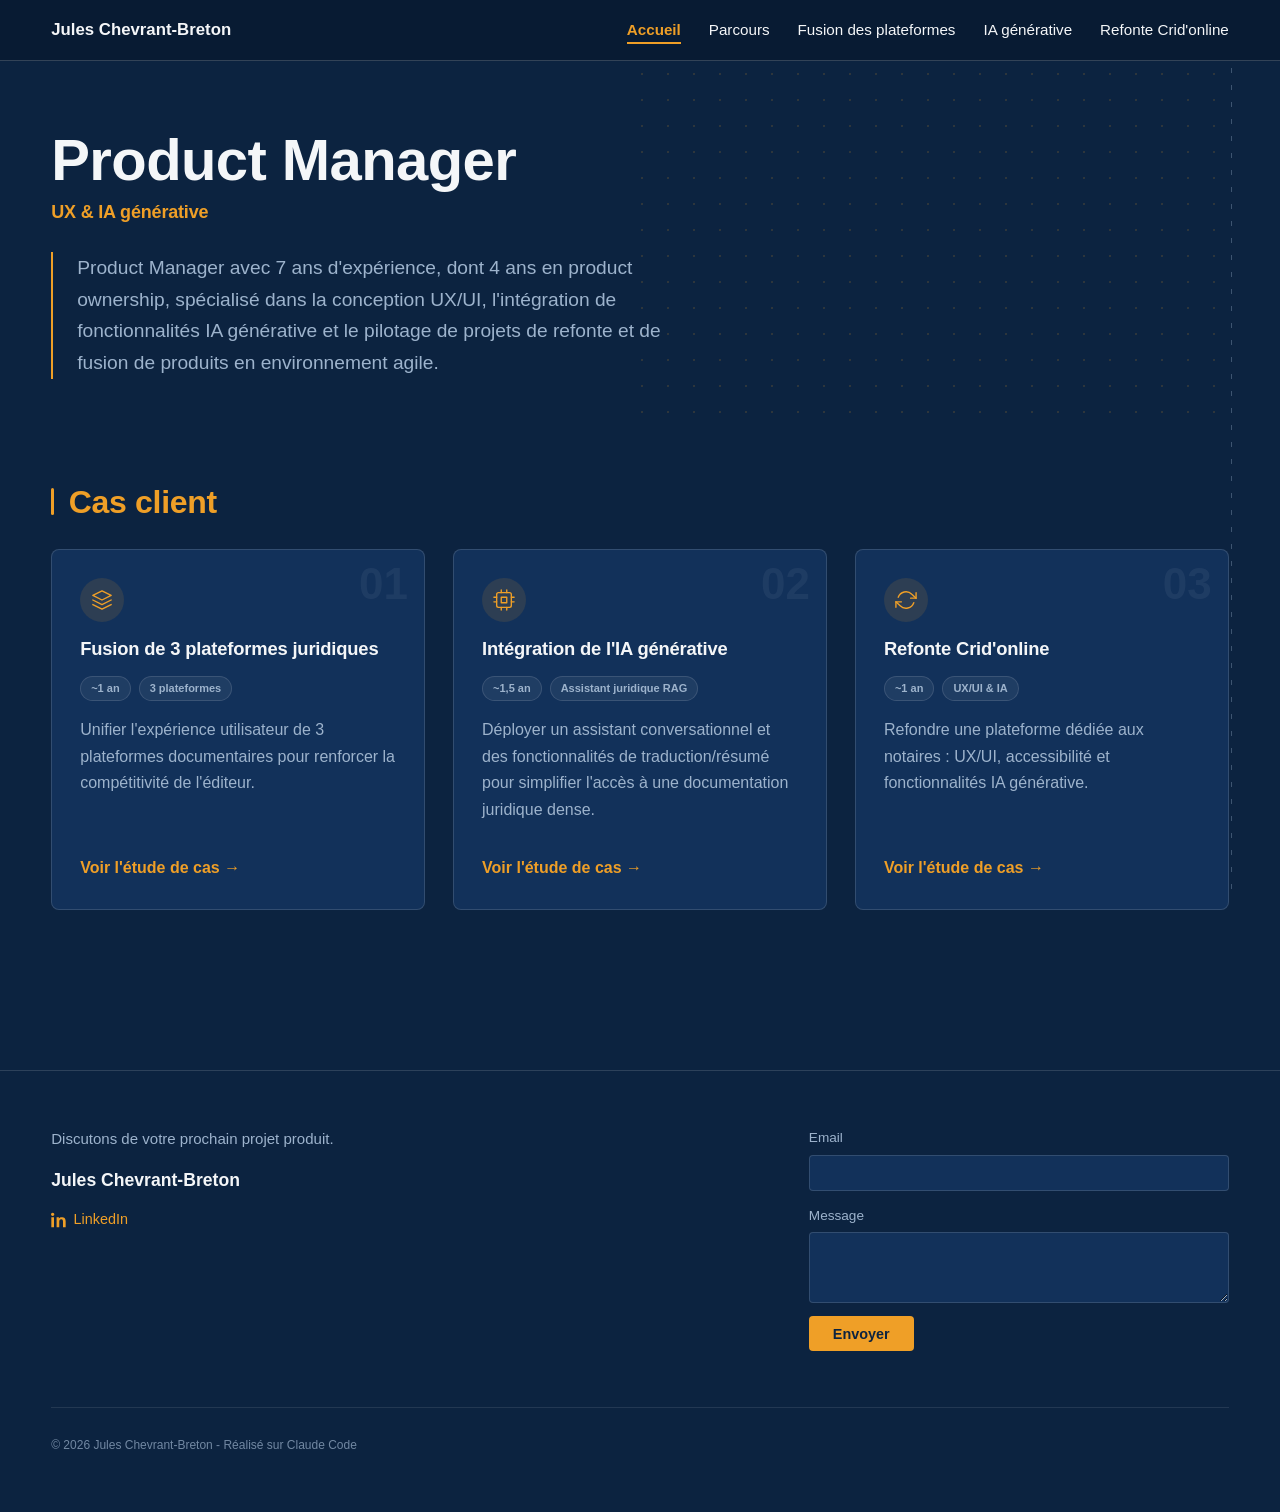
==== index.html @ 5e61854e "Accueil : hiérarchie des titres, chips, règle pointillée, footer - Hero : « Product Manager » en h2 " ====
<!DOCTYPE html>
<html lang="fr">
<head>
  <meta charset="UTF-8" />
  <meta name="viewport" content="width=device-width, initial-scale=1.0" />
  <title>Jules Chevrant-Breton — Product Manager</title>
  <meta
    name="description"
    content="Portfolio de Jules Chevrant-Breton, Product Manager spécialisé en plateformes documentaires juridiques B2B, UX/UI et IA générative."
  />
  <link rel="stylesheet" href="css/style.css" />
</head>
<body>
  <div class="page-rule" aria-hidden="true"></div>
  <header class="site-header">
    <nav class="nav">
      <h1 class="nav-heading"><a class="nav-brand" href="index.html">Jules Chevrant-Breton</a></h1>
      <button class="nav-toggle" aria-expanded="false" aria-controls="nav-list" aria-label="Ouvrir le menu">
        <span class="nav-toggle-bar"></span>
        <span class="nav-toggle-bar"></span>
        <span class="nav-toggle-bar"></span>
      </button>
      <ul class="nav-list" id="nav-list">
        <li><a href="index.html" aria-current="page">Accueil</a></li>
        <li><a href="parcours.html">Parcours</a></li>
        <li><a href="projet-fusion.html">Fusion des plateformes</a></li>
        <li><a href="projet-ia.html">IA générative</a></li>
        <li><a href="projet-cridon.html">Refonte Crid'online</a></li>
      </ul>
    </nav>
  </header>

  <main class="container">
    <section class="hero">
      <div class="hero-dots" aria-hidden="true"></div>
      <div class="pitch">
        <h2 class="hero-title">Product Manager</h2>
        <h3 class="hero-subtitle">UX &amp; IA générative</h3>
        <p class="pitch-quote">
          Product Manager avec 7 ans d'expérience, dont 4 ans en product
          ownership, spécialisé dans la conception UX/UI, l'intégration de
          fonctionnalités IA générative et le pilotage de projets de refonte
          et de fusion de produits en environnement agile.
        </p>
      </div>
    </section>

    <section class="case-studies-section">
      <h3 class="section-title">Cas client</h3>
      <div class="case-studies">
        <article class="case-card">
          <span class="case-number" aria-hidden="true">01</span>
          <div class="case-icon" aria-hidden="true">
            <svg viewBox="0 0 24 24">
              <polygon points="12 2 2 7 12 12 22 7 12 2"></polygon>
              <polyline points="2 17 12 22 22 17"></polyline>
              <polyline points="2 12 12 17 22 12"></polyline>
            </svg>
          </div>
          <p class="case-title">Fusion de 3 plateformes juridiques</p>
          <ul class="case-chips">
            <li>~1 an</li>
            <li>3 plateformes</li>
          </ul>
          <p>
            Unifier l'expérience utilisateur de 3 plateformes documentaires
            pour renforcer la compétitivité de l'éditeur.
          </p>
          <a class="case-link" href="projet-fusion.html">Voir l'étude de cas →</a>
        </article>

        <article class="case-card">
          <span class="case-number" aria-hidden="true">02</span>
          <div class="case-icon" aria-hidden="true">
            <svg viewBox="0 0 24 24">
              <rect x="4" y="4" width="16" height="16" rx="2"></rect>
              <rect x="9" y="9" width="6" height="6"></rect>
              <line x1="9" y1="1" x2="9" y2="4"></line>
              <line x1="15" y1="1" x2="15" y2="4"></line>
              <line x1="9" y1="20" x2="9" y2="23"></line>
              <line x1="15" y1="20" x2="15" y2="23"></line>
              <line x1="20" y1="9" x2="23" y2="9"></line>
              <line x1="20" y1="14" x2="23" y2="14"></line>
              <line x1="1" y1="9" x2="4" y2="9"></line>
              <line x1="1" y1="14" x2="4" y2="14"></line>
            </svg>
          </div>
          <p class="case-title">Intégration de l'IA générative</p>
          <ul class="case-chips">
            <li>~1,5 an</li>
            <li>Assistant juridique RAG</li>
          </ul>
          <p>
            Déployer un assistant conversationnel et des fonctionnalités de
            traduction/résumé pour simplifier l'accès à une documentation
            juridique dense.
          </p>
          <a class="case-link" href="projet-ia.html">Voir l'étude de cas →</a>
        </article>

        <article class="case-card">
          <span class="case-number" aria-hidden="true">03</span>
          <div class="case-icon" aria-hidden="true">
            <svg viewBox="0 0 24 24">
              <polyline points="23 4 23 10 17 10"></polyline>
              <polyline points="1 20 1 14 7 14"></polyline>
              <path d="M3.51 9a9 9 0 0 1 14.85-3.36L23 10M1 14l4.64 4.36A9 9 0 0 0 20.49 15"></path>
            </svg>
          </div>
          <p class="case-title">Refonte Crid'online</p>
          <ul class="case-chips">
            <li>~1 an</li>
            <li>UX/UI &amp; IA</li>
          </ul>
          <p>
            Refondre une plateforme dédiée aux notaires : UX/UI,
            accessibilité et fonctionnalités IA générative.
          </p>
          <a class="case-link" href="projet-cridon.html">Voir l'étude de cas →</a>
        </article>
      </div>
    </section>
  </main>

  <footer class="site-footer">
    <div class="container">
      <div class="footer-content">
        <div class="footer-about">
          <p class="footer-tagline">Discutons de votre prochain projet produit.</p>
          <span class="footer-brand">Jules Chevrant-Breton</span>
          <a class="footer-linkedin" href="https://linkedin.com/in/juleschevrant-breton" target="_blank" rel="noopener">
            <svg viewBox="0 0 24 24" aria-hidden="true"><path d="M4.98 3.5C4.98 4.88 3.87 6 2.5 6S0 4.88 0 3.5 1.12 1 2.5 1s2.48 1.12 2.48 2.5zM.5 8h4v15h-4V8zm7.5 0h3.83v2.05h.05c.53-1 1.85-2.05 3.81-2.05C20.6 8 22 10.24 22 14.36V23h-4v-7.83c0-1.87-.03-4.27-2.6-4.27-2.6 0-3 2.03-3 4.13V23h-4V8z"></path></svg>
            LinkedIn
          </a>
        </div>
        <form class="contact-form" action="https://formspree.io/f/xkjgjrve" method="POST">
          <div class="form-row">
            <label for="email">Email</label>
            <input type="email" id="email" name="email" required />
          </div>
          <div class="form-row">
            <label for="message">Message</label>
            <textarea id="message" name="message" rows="3" required></textarea>
          </div>
          <button type="submit">Envoyer</button>
        </form>
      </div>
      <div class="footer-bottom">© 2026 Jules Chevrant-Breton - Réalisé sur Claude Code</div>
    </div>
  </footer>

  <script src="js/nav.js"></script>
</body>
</html>
---- css/style.css ----
/* ==========================================================================
   Portfolio Jules Chevrant-Breton — feuille de style unique
   Fond bleu marine, texte clair, accent doré utilisé avec parcimonie.
   ========================================================================== */

:root {
  --color-bg: #0c2340;
  --color-surface: #12315a;
  --color-surface-light: #f4f6f8;
  --color-text: #f4f6f8;
  --color-text-muted: #9db3cc;
  --color-border: rgba(244, 246, 248, 0.14);
  --color-border-hover: rgba(244, 246, 248, 0.32);
  --color-header-bg: #081b33;
  --color-header-border: rgba(244, 246, 248, 0.18);
  --color-accent: #ef9f27;
  --color-accent-hover: #ffbc5c;

  --font-sans: -apple-system, BlinkMacSystemFont, "Segoe UI", Roboto,
    "Helvetica Neue", Arial, sans-serif;

  --max-width: 1440px;
  --side-pad: clamp(1.5rem, 4vw, 4.5rem);
  --space-xs: 0.5rem;
  --space-sm: 1rem;
  --space-md: 1.75rem;
  --space-lg: 3.5rem;
  --space-xl: 6.5rem;
}

/* ----- Reset minimal ----- */
*,
*::before,
*::after {
  box-sizing: border-box;
}

html {
  -webkit-text-size-adjust: 100%;
}

body {
  margin: 0;
  font-family: var(--font-sans);
  color: var(--color-text);
  background-color: var(--color-bg);
  line-height: 1.65;
  font-size: 1rem;
}

img {
  max-width: 100%;
  display: block;
}

a {
  color: var(--color-accent);
  text-decoration: none;
  transition: color 0.15s ease;
}

a:hover,
a:focus-visible {
  color: var(--color-accent-hover);
  text-decoration: underline;
}

ul {
  padding: 0;
  margin: 0;
  list-style: none;
}

h1,
h2,
h3 {
  font-weight: 600;
  line-height: 1.2;
  letter-spacing: -0.01em;
  margin: 0 0 var(--space-sm);
}

h1 {
  font-size: clamp(2.3rem, 5vw, 3.4rem);
  margin-bottom: var(--space-md);
}

h2,
.section-title {
  position: relative;
  font-size: clamp(1.5rem, 3vw, 2rem);
  color: var(--color-accent);
  padding-left: 1.1rem;
  margin-bottom: var(--space-md);
}

h2::before,
.section-title::before {
  content: "";
  position: absolute;
  left: 0;
  top: 0.18em;
  bottom: 0.18em;
  width: 3px;
  border-radius: 2px;
  background-color: var(--color-accent);
}

h3 {
  font-size: 1.15rem;
}

p {
  margin: 0 0 var(--space-sm);
}

.container {
  max-width: var(--max-width);
  margin: 0 auto;
  padding-left: var(--side-pad);
  padding-right: var(--side-pad);
}

/* ----- Barre de navigation ----- */
.site-header {
  border-bottom: 1px solid var(--color-header-border);
  position: sticky;
  top: 0;
  background-color: var(--color-header-bg);
  z-index: 10;
}

.nav {
  max-width: var(--max-width);
  margin: 0 auto;
  padding: var(--space-sm) var(--side-pad);
  display: flex;
  align-items: center;
  justify-content: space-between;
}

.nav-heading {
  margin: 0;
  font-size: inherit;
  font-weight: inherit;
  line-height: inherit;
  letter-spacing: normal;
}

.nav-brand {
  font-weight: 600;
  color: var(--color-text);
  font-size: 1.05rem;
}

.nav-brand:hover,
.nav-brand:focus-visible {
  text-decoration: none;
  color: var(--color-accent);
}

.nav-toggle {
  display: none;
  border: none;
  background: none;
  cursor: pointer;
  padding: var(--space-xs);
  margin: calc(var(--space-xs) * -1);
}

.nav-toggle-bar {
  display: block;
  width: 22px;
  height: 2px;
  background-color: var(--color-text);
  margin: 4px 0;
  transition: transform 0.2s ease, opacity 0.2s ease;
}

.nav-list {
  display: flex;
  gap: var(--space-md);
}

.nav-list a {
  color: var(--color-text);
  font-size: 0.95rem;
  padding-bottom: 0.3rem;
  border-bottom: 2px solid transparent;
}

.nav-list a:hover,
.nav-list a:focus-visible {
  color: var(--color-accent);
}

.nav-list a[aria-current="page"] {
  color: var(--color-accent);
  font-weight: 600;
  border-bottom-color: var(--color-accent);
}

@media (max-width: 640px) {
  .nav-toggle {
    display: block;
  }

  .nav-list {
    position: absolute;
    top: 100%;
    left: 0;
    right: 0;
    flex-direction: column;
    gap: 0;
    background-color: var(--color-bg);
    border-bottom: 1px solid var(--color-border);
    max-height: 0;
    overflow: hidden;
    transition: max-height 0.2s ease;
  }

  .nav-list.is-open {
    max-height: 20rem;
  }

  .nav-list a {
    display: block;
    padding: var(--space-sm) var(--space-md);
    border-top: 1px solid var(--color-border);
  }

  .nav-toggle[aria-expanded="true"] .nav-toggle-bar:nth-child(1) {
    transform: translateY(6px) rotate(45deg);
  }

  .nav-toggle[aria-expanded="true"] .nav-toggle-bar:nth-child(2) {
    opacity: 0;
  }

  .nav-toggle[aria-expanded="true"] .nav-toggle-bar:nth-child(3) {
    transform: translateY(-6px) rotate(-45deg);
  }
}

/* ----- Signature graphique : règle verticale pointillée (accueil) ----- */
.page-rule {
  position: fixed;
  top: 0;
  bottom: 0;
  right: 48px;
  width: 1px;
  background-image: linear-gradient(
    to bottom,
    rgba(157, 179, 204, 0.35) 5px,
    transparent 5px
  );
  background-size: 1px 17px;
  pointer-events: none;
  z-index: 1;
}

@media (max-width: 768px) {
  .page-rule {
    display: none;
  }
}

/* ----- Contenu principal ----- */
main {
  padding-top: 4rem;
  padding-bottom: var(--space-lg);
}

section + section {
  margin-top: var(--space-xl);
}

/* ----- Hero / pitch (accueil) ----- */
.hero {
  position: relative;
}

.hero-dots {
  position: absolute;
  top: -4rem; /* remonte jusqu'au header (padding-top de main) */
  bottom: -52px; /* fin du hero + 2 lignes de points (2 × 26px), avant "Cas client" */
  right: 0;
  width: 600px;
  background-image: radial-gradient(
    rgba(239, 159, 39, 0.15) 1.5px,
    transparent 1.5px
  );
  background-size: 26px 26px;
  pointer-events: none;
  z-index: 0;
}

@media (max-width: 768px) {
  .hero-dots {
    display: none;
  }
}

.pitch {
  position: relative;
  z-index: 1;
  max-width: 640px;
}

.hero-title {
  font-size: 58px;
  font-weight: 700;
  color: var(--color-text);
  padding-left: 0;
  margin: 0 0 var(--space-xs);
}

.hero-title::before {
  content: none;
}

.hero-subtitle {
  font-size: 18px;
  font-weight: 700;
  color: var(--color-accent);
  margin: 0 0 var(--space-md);
}

.pitch p {
  font-size: 1.2rem;
  color: var(--color-text-muted);
}

.pitch-quote {
  border-left: 2px solid var(--color-accent);
  padding-left: 1.5rem;
}

/* ----- Cartes études de cas (accueil) ----- */
.case-studies-section {
  margin-bottom: var(--space-xl);
}

.case-studies {
  display: grid;
  grid-template-columns: repeat(3, 1fr);
  gap: var(--space-md);
}

@media (max-width: 700px) {
  .case-studies {
    grid-template-columns: 1fr;
  }
}

.case-card {
  position: relative;
  overflow: hidden;
  background-color: var(--color-surface);
  border: 1px solid var(--color-border);
  border-radius: 8px;
  padding: var(--space-md);
  display: flex;
  flex-direction: column;
  transition: border-color 0.2s ease;
}

.case-card:hover,
.case-card:focus-within {
  border-color: rgba(239, 159, 39, 0.5);
}

.case-number {
  position: absolute;
  top: 0.75rem;
  right: 1rem;
  font-size: 44px;
  font-weight: 700;
  line-height: 1;
  color: rgba(244, 246, 248, 0.06);
  pointer-events: none;
  user-select: none;
}

.case-icon {
  width: 44px;
  height: 44px;
  border-radius: 50%;
  background-color: rgba(239, 159, 39, 0.12);
  color: var(--color-accent);
  display: flex;
  align-items: center;
  justify-content: center;
  margin-bottom: var(--space-sm);
}

.case-icon svg {
  width: 22px;
  height: 22px;
  fill: none;
  stroke: currentColor;
  stroke-width: 1.5;
  stroke-linecap: round;
  stroke-linejoin: round;
}

.case-card .case-title {
  position: relative;
  color: var(--color-text);
  font-size: 1.15rem;
  font-weight: 600;
  line-height: 1.2;
  letter-spacing: -0.01em;
  margin: 0 0 var(--space-sm);
  flex-grow: 0;
}

.case-chips {
  display: flex;
  flex-wrap: wrap;
  gap: 0.5rem;
  margin-bottom: var(--space-sm);
}

.case-chips li {
  background-color: rgba(255, 255, 255, 0.06);
  border: 1px solid rgba(255, 255, 255, 0.12);
  border-radius: 20px;
  padding: 4px 10px;
  font-size: 11px;
  font-weight: 700;
  line-height: 1.4;
  color: #9db3cc;
}

.case-card p {
  color: var(--color-text-muted);
  flex-grow: 1;
}

.case-card .case-link {
  margin-top: var(--space-sm);
  font-weight: 600;
}

/* ----- Frise chronologique (parcours) ----- */
.timeline {
  border-left: 2px solid var(--color-border);
  padding-left: var(--space-md);
}

.timeline-entry {
  position: relative;
  padding-bottom: var(--space-lg);
}

.timeline-entry:last-child {
  padding-bottom: 0;
}

.timeline-entry::before {
  content: "";
  position: absolute;
  left: calc(var(--space-md) * -1 - 5px);
  top: 0.4em;
  width: 9px;
  height: 9px;
  border-radius: 50%;
  background-color: var(--color-accent);
}

.timeline-entry .meta {
  color: var(--color-text-muted);
  font-size: 0.9rem;
  margin-bottom: var(--space-xs);
}

.timeline-role {
  margin-top: var(--space-sm);
}

.timeline-role:first-of-type {
  margin-top: var(--space-md);
}

.timeline-role h4 {
  margin: 0 0 0.2rem;
  font-size: 1rem;
  font-weight: 600;
}

.timeline-role .meta {
  margin-bottom: 0.3rem;
}

/* ----- Blocs formation / compétences / langues (parcours) ----- */
.info-grid {
  display: grid;
  grid-template-columns: repeat(2, 1fr);
  gap: var(--space-lg);
}

@media (max-width: 700px) {
  .info-grid {
    grid-template-columns: 1fr;
  }
}

.info-grid ul li {
  padding: 0.4rem 0;
  border-bottom: 1px solid var(--color-border);
}

.info-grid ul li:last-child {
  border-bottom: none;
}

/* ----- Pages projet ----- */
.project-meta {
  display: flex;
  flex-wrap: wrap;
  gap: var(--space-md);
  color: var(--color-text-muted);
  font-size: 0.95rem;
  border-top: 1px solid var(--color-border);
  border-bottom: 1px solid var(--color-border);
  padding: var(--space-sm) 0;
  margin-bottom: var(--space-lg);
}

.project-meta strong {
  color: var(--color-text);
}

.project-tools {
  color: var(--color-text-muted);
}

/* ----- Placeholder wireframe (fenêtre façon navigateur) ----- */
.wireframe-placeholder {
  background-color: var(--color-surface-light);
  border-radius: 10px;
  overflow: hidden;
}

.wireframe-bar {
  display: flex;
  align-items: center;
  gap: 6px;
  padding: 0.7rem 0.9rem;
  background-color: #e4e7eb;
  border-bottom: 1px solid rgba(0, 0, 0, 0.06);
}

.wireframe-dot {
  width: 10px;
  height: 10px;
  border-radius: 50%;
}

.wireframe-dot-red {
  background-color: #ff5f57;
}

.wireframe-dot-yellow {
  background-color: #febc2e;
}

.wireframe-dot-green {
  background-color: #28c840;
}

.wireframe-body {
  min-height: 220px;
  display: flex;
  align-items: center;
  justify-content: center;
  text-align: center;
  padding: var(--space-md);
  color: #4a4f55;
  font-size: 0.95rem;
}

/* ----- Pied de page ----- */
.site-footer {
  position: relative;
  z-index: 2;
  background-color: var(--color-bg);
  border-top: 1px solid var(--color-border);
  padding: var(--space-lg) 0;
}

.footer-content {
  display: flex;
  flex-wrap: wrap;
  gap: var(--space-lg);
  justify-content: space-between;
  align-items: flex-start;
}

.footer-about {
  display: flex;
  flex-direction: column;
  gap: 0.85rem;
  flex: 1 1 240px;
}

.footer-tagline {
  color: var(--color-text-muted);
  font-size: 0.94rem;
  margin: 0;
}

.footer-brand {
  color: var(--color-text);
  font-weight: 600;
  font-size: 1.1rem;
}


.footer-bottom {
  margin-top: var(--space-lg);
  padding-top: var(--space-md);
  border-top: 1px solid var(--color-border);
  color: var(--color-text-muted);
  font-size: 0.75rem;
  opacity: 0.7;
}

.contact-form {
  display: flex;
  flex-direction: column;
  gap: 0.85rem;
  flex: 1 1 320px;
  max-width: 420px;
}

.form-row {
  display: flex;
  flex-direction: column;
  gap: 0.3rem;
}

.form-row label {
  font-size: 0.85rem;
  color: var(--color-text-muted);
}

.form-row input,
.form-row textarea {
  background-color: var(--color-surface);
  border: 1px solid var(--color-border);
  border-radius: 4px;
  color: var(--color-text);
  font-family: inherit;
  font-size: 0.95rem;
  padding: 0.55rem 0.75rem;
  resize: vertical;
}

.form-row input:focus,
.form-row textarea:focus {
  outline: none;
  border-color: var(--color-accent);
}

.contact-form button {
  align-self: flex-start;
  background-color: var(--color-accent);
  color: #0c2340;
  border: none;
  border-radius: 4px;
  padding: 0.6rem 1.5rem;
  font-size: 0.9rem;
  font-weight: 600;
  font-family: inherit;
  cursor: pointer;
  transition: background-color 0.15s ease;
}

.contact-form button:hover,
.contact-form button:focus-visible {
  background-color: var(--color-accent-hover);
}

.footer-linkedin {
  display: inline-flex;
  align-items: center;
  gap: 0.4rem;
  align-self: flex-start;
  color: var(--color-accent);
  font-size: 0.9rem;
  white-space: nowrap;
}

.footer-linkedin svg {
  width: 16px;
  height: 16px;
  fill: currentColor;
}

.footer-linkedin:hover,
.footer-linkedin:focus-visible {
  color: var(--color-accent);
  text-decoration: underline;
}
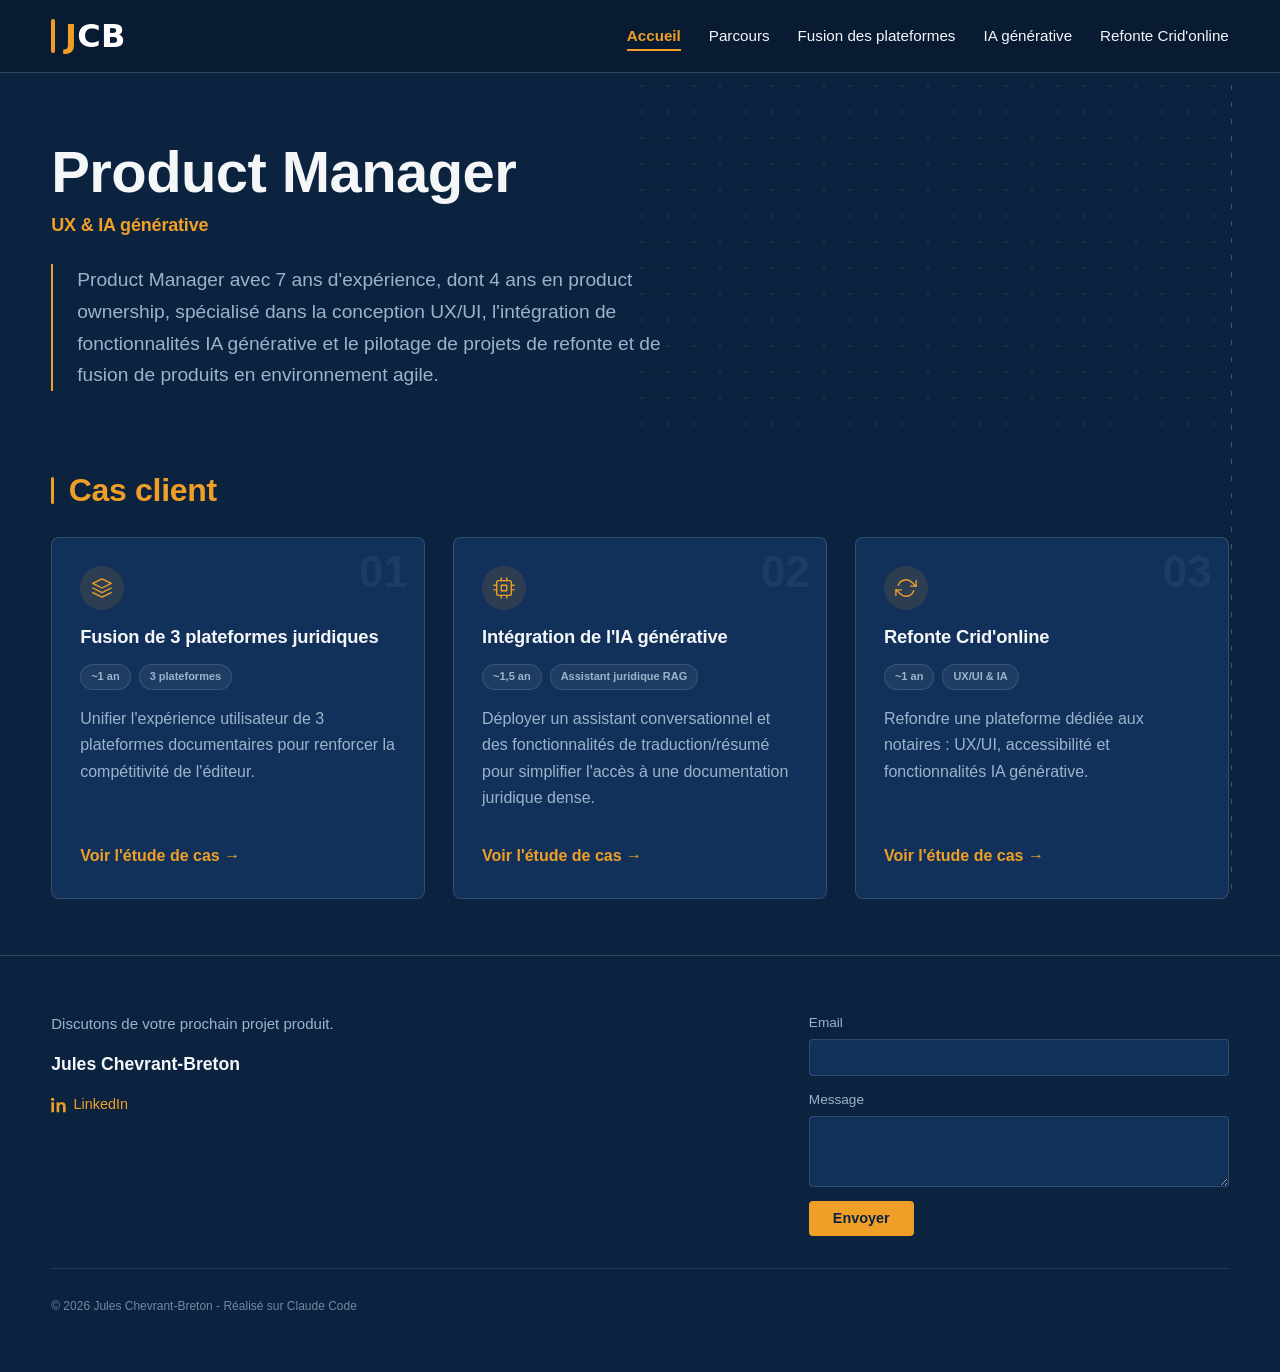
==== commit 67fe01cc: "Header : logo JCB à la place du nom, h1 via le texte alternatif sur l'accueil - Logo SVG (images/jcb" ====
--- a/index.html
+++ b/index.html
@@ -14,7 +14,7 @@
   <div class="page-rule" aria-hidden="true"></div>
   <header class="site-header">
     <nav class="nav">
-      <h1 class="nav-heading"><a class="nav-brand" href="index.html">Jules Chevrant-Breton</a></h1>
+      <h1 class="nav-heading"><a class="nav-brand" href="index.html"><img class="nav-logo" src="images/jcb-logo.svg" alt="Jules Chevrant-Breton" width="85" height="40" /></a></h1>
       <button class="nav-toggle" aria-expanded="false" aria-controls="nav-list" aria-label="Ouvrir le menu">
         <span class="nav-toggle-bar"></span>
         <span class="nav-toggle-bar"></span>
--- a/css/style.css
+++ b/css/style.css
@@ -148,15 +148,13 @@
 }
 
 .nav-brand {
-  font-weight: 600;
-  color: var(--color-text);
-  font-size: 1.05rem;
-}
-
-.nav-brand:hover,
-.nav-brand:focus-visible {
-  text-decoration: none;
-  color: var(--color-accent);
+  display: block;
+}
+
+.nav-logo {
+  display: block;
+  height: 40px;
+  width: auto;
 }
 
 .nav-toggle {
@@ -337,8 +335,12 @@
 }
 
 /* ----- Cartes études de cas (accueil) ----- */
+.hero + .case-studies-section {
+  margin-top: 5rem; /* 80px + 16px de marge du pitch = ~96px */
+}
+
 .case-studies-section {
-  margin-bottom: var(--space-xl);
+  margin-bottom: 0; /* seul le padding bas de main (56px) sépare les cards du footer */
 }
 
 .case-studies {
@@ -362,12 +364,15 @@
   padding: var(--space-md);
   display: flex;
   flex-direction: column;
-  transition: border-color 0.2s ease;
+  transition: transform 0.18s ease, box-shadow 0.18s ease,
+    border-color 0.18s ease;
 }
 
 .case-card:hover,
 .case-card:focus-within {
   border-color: rgba(239, 159, 39, 0.5);
+  transform: translateY(-4px);
+  box-shadow: 0 14px 28px rgba(0, 0, 0, 0.28);
 }
 
 .case-number {
@@ -619,7 +624,7 @@
 
 
 .footer-bottom {
-  margin-top: var(--space-lg);
+  margin-top: 2rem;
   padding-top: var(--space-md);
   border-top: 1px solid var(--color-border);
   color: var(--color-text-muted);
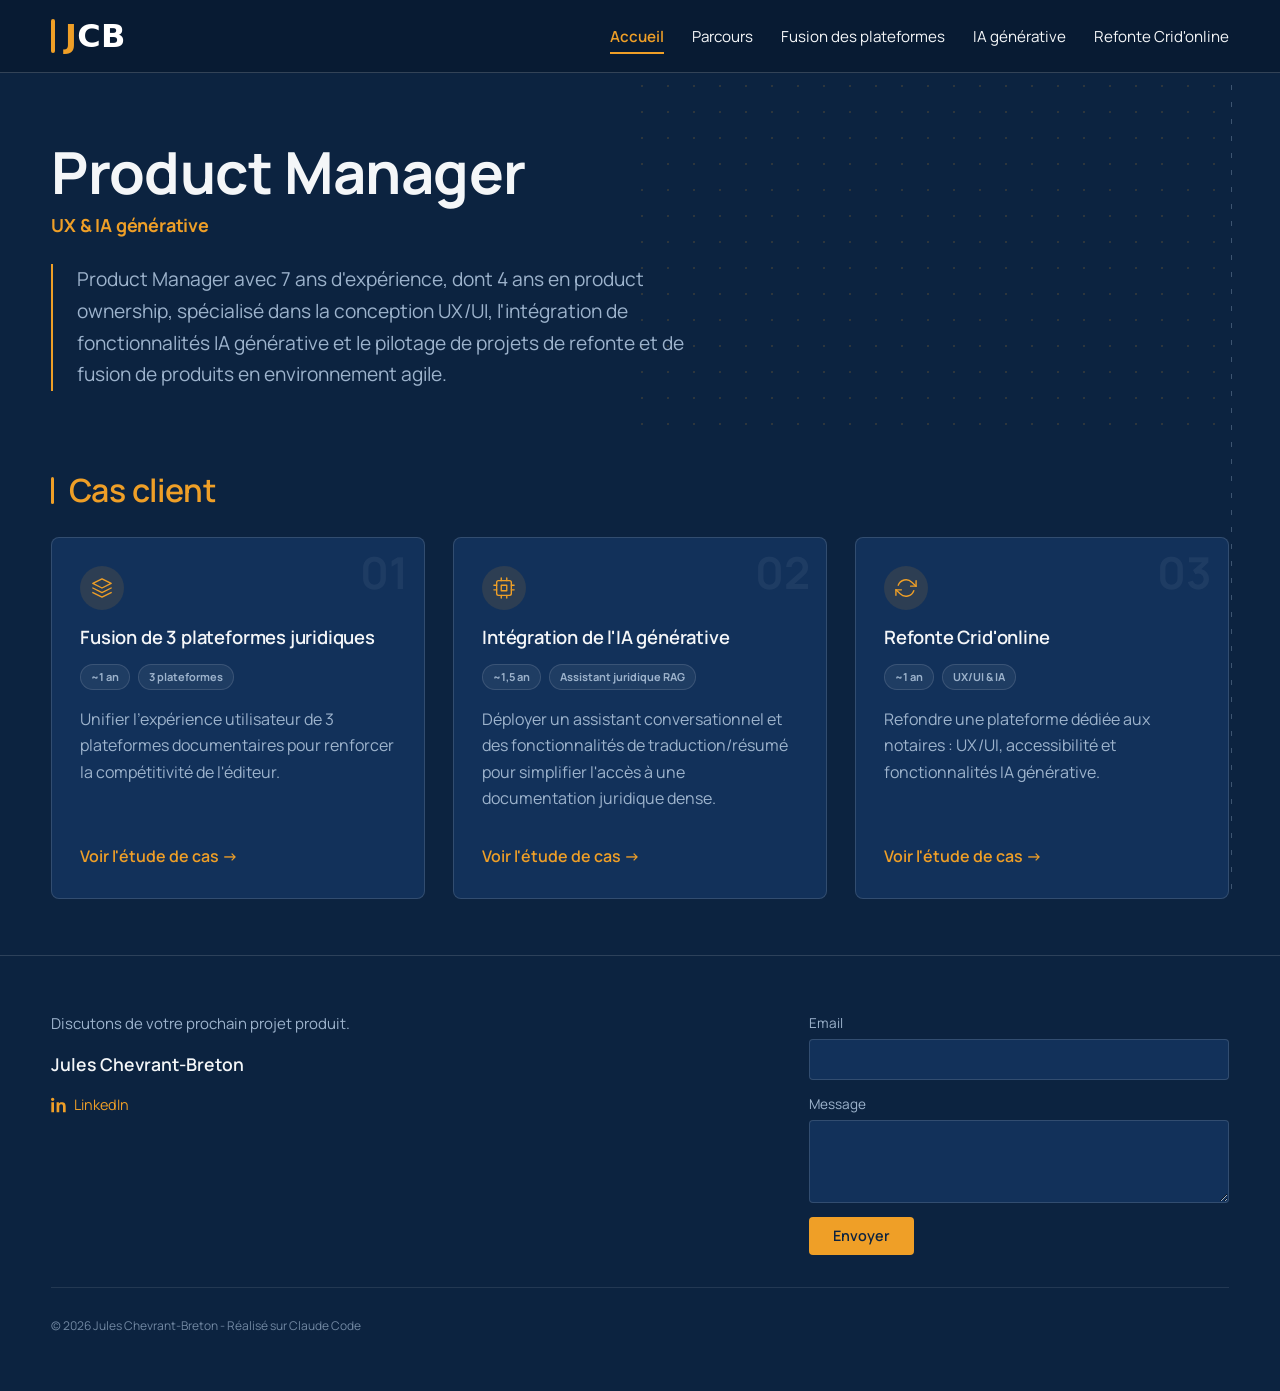
==== commit 97c7366e: "Police : Manrope (Google Fonts) sur tout le site - Chargement de Manrope 400–800 sur les 5 pages, av" ====
--- a/index.html
+++ b/index.html
@@ -8,6 +8,9 @@
     name="description"
     content="Portfolio de Jules Chevrant-Breton, Product Manager spécialisé en plateformes documentaires juridiques B2B, UX/UI et IA générative."
   />
+  <link rel="preconnect" href="https://fonts.googleapis.com" />
+  <link rel="preconnect" href="https://fonts.gstatic.com" crossorigin />
+  <link rel="stylesheet" href="https://fonts.googleapis.com/css2?family=Manrope:wght@400..800&display=swap" />
   <link rel="stylesheet" href="css/style.css" />
 </head>
 <body>
--- a/css/style.css
+++ b/css/style.css
@@ -16,7 +16,7 @@
   --color-accent: #ef9f27;
   --color-accent-hover: #ffbc5c;
 
-  --font-sans: -apple-system, BlinkMacSystemFont, "Segoe UI", Roboto,
+  --font-sans: "Manrope", -apple-system, BlinkMacSystemFont, "Segoe UI", Roboto,
     "Helvetica Neue", Arial, sans-serif;
 
   --max-width: 1440px;
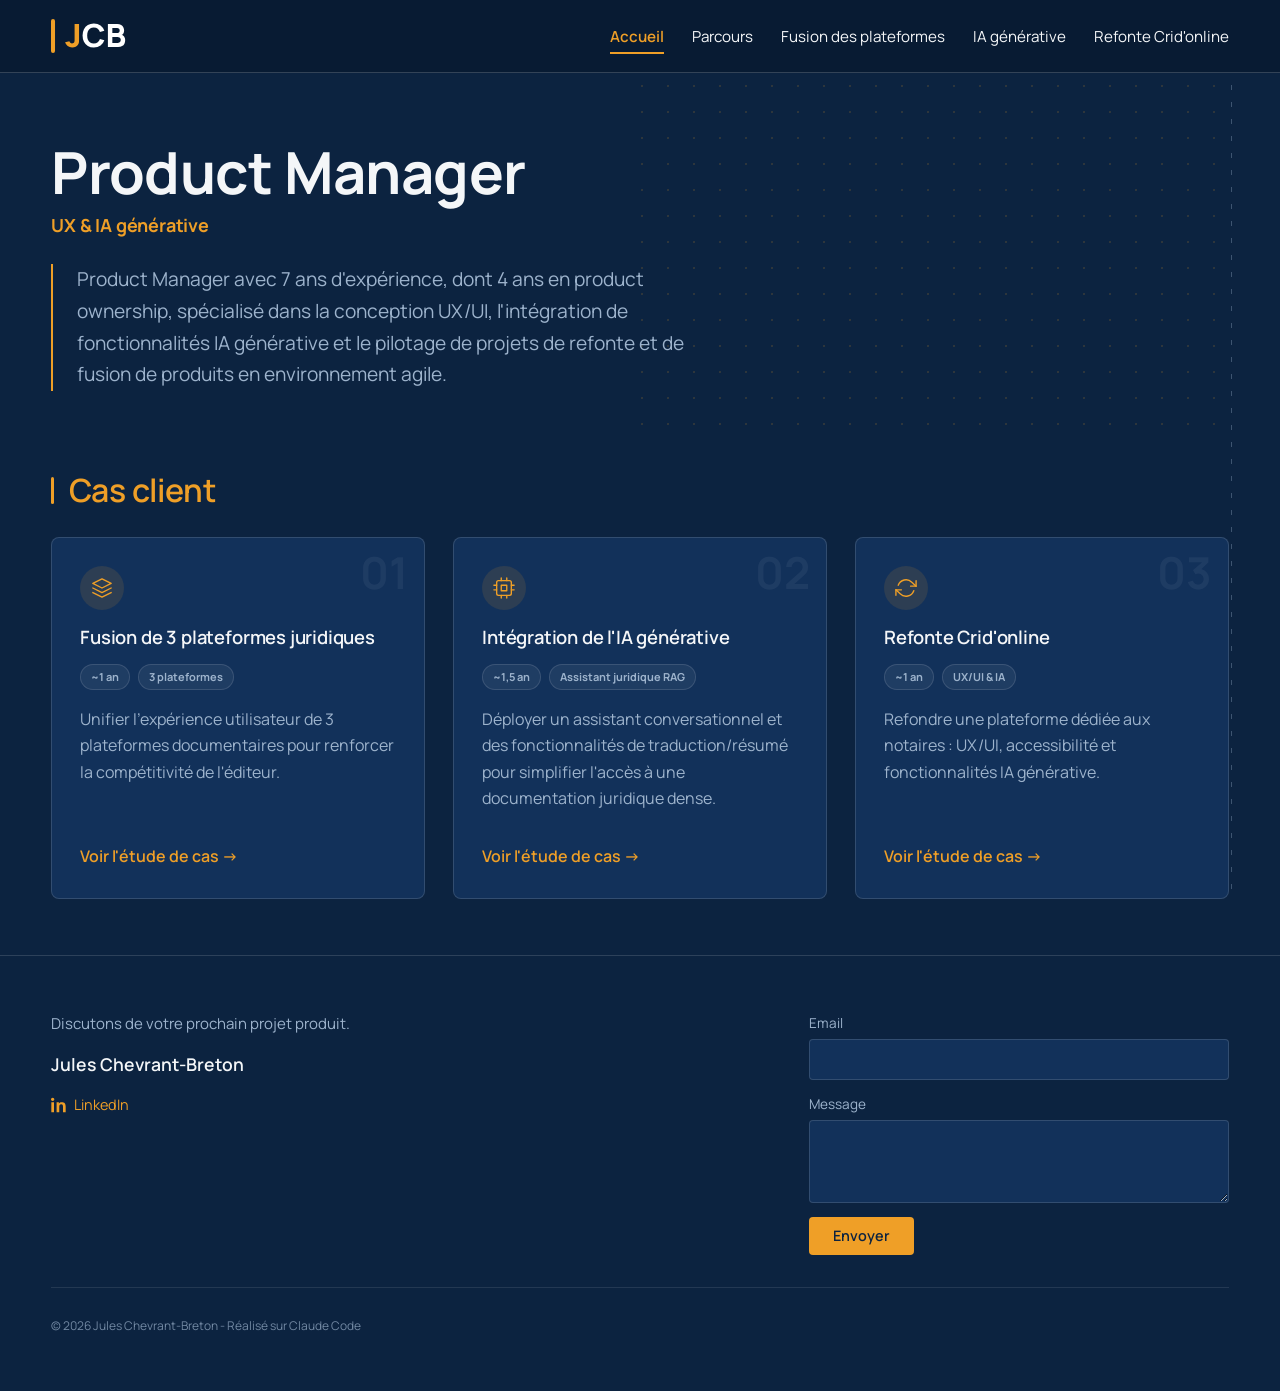
==== commit 15bece16: "Logo : version vectorisée en Manrope ExtraBold - Texte « JCB » converti en tracés : rendu identique " ====
--- a/index.html
+++ b/index.html
@@ -17,7 +17,7 @@
   <div class="page-rule" aria-hidden="true"></div>
   <header class="site-header">
     <nav class="nav">
-      <h1 class="nav-heading"><a class="nav-brand" href="index.html"><img class="nav-logo" src="images/jcb-logo.svg" alt="Jules Chevrant-Breton" width="85" height="40" /></a></h1>
+      <h1 class="nav-heading"><a class="nav-brand" href="index.html"><img class="nav-logo" src="images/jcb-logo.svg" alt="Jules Chevrant-Breton" width="78" height="40" /></a></h1>
       <button class="nav-toggle" aria-expanded="false" aria-controls="nav-list" aria-label="Ouvrir le menu">
         <span class="nav-toggle-bar"></span>
         <span class="nav-toggle-bar"></span>
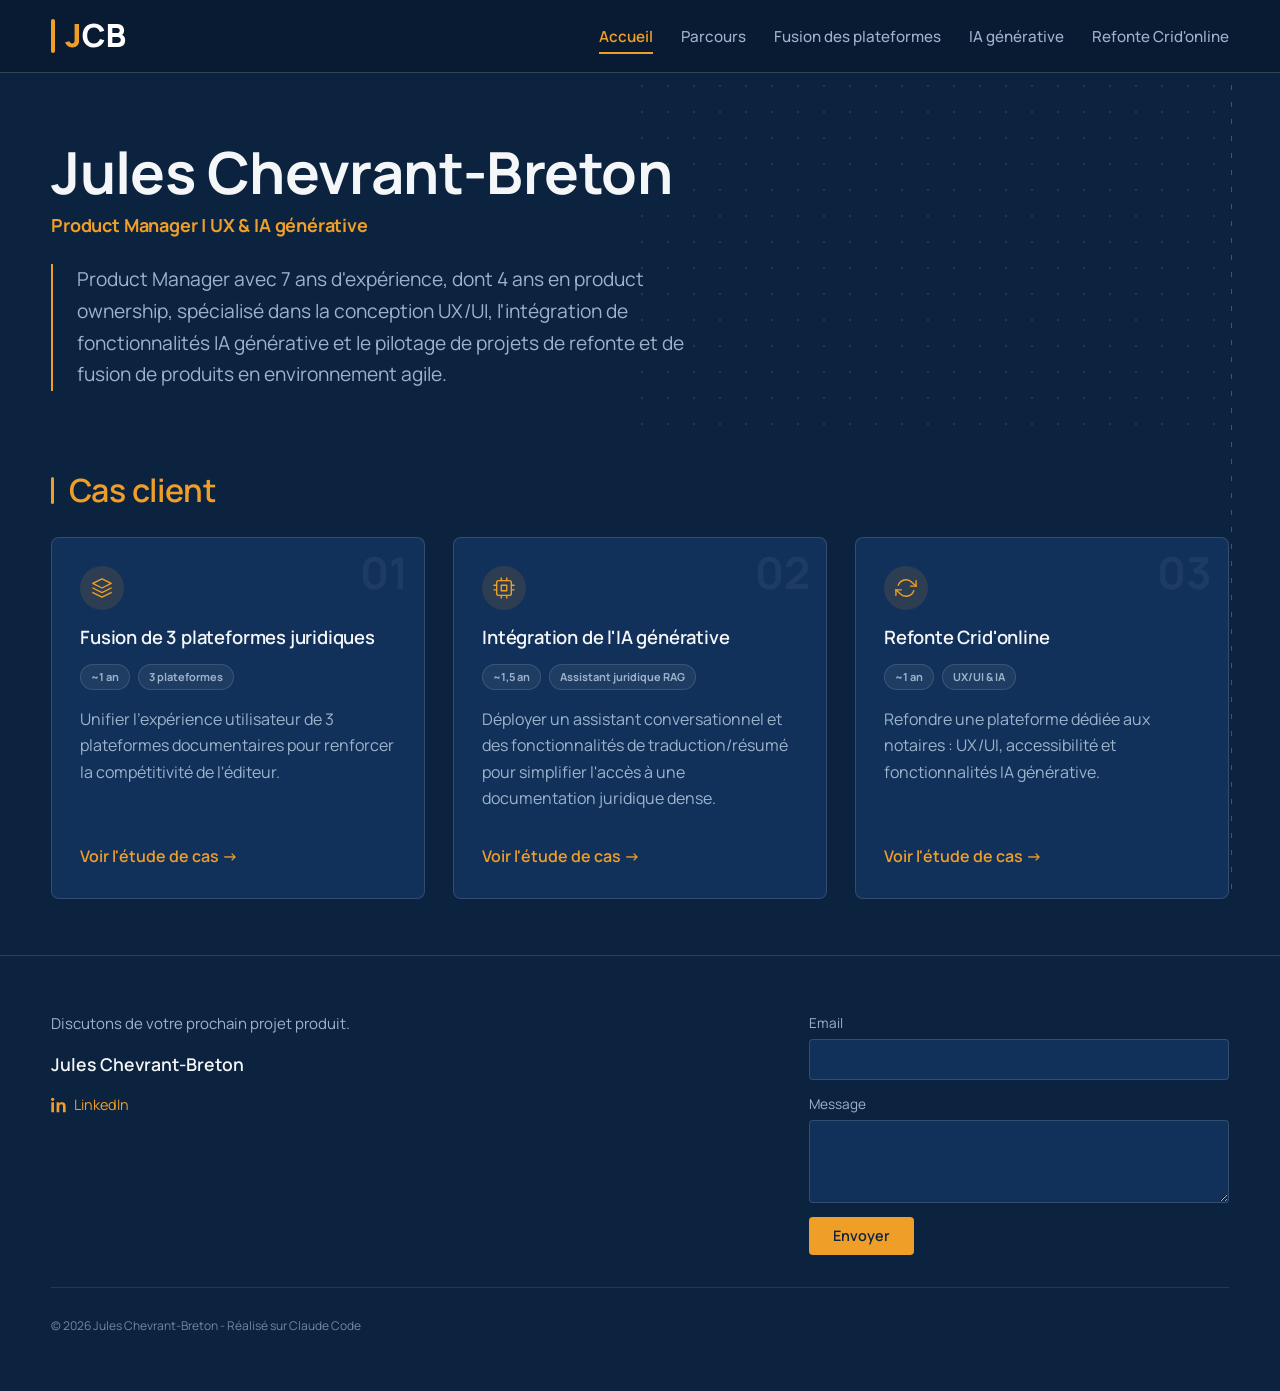
==== commit f1552a05: "Accueil : nom en h1, sous-titre « Product Manager | UX & IA générative » en h2, logo sans h1 ni lien" ====
--- a/index.html
+++ b/index.html
@@ -17,7 +17,7 @@
   <div class="page-rule" aria-hidden="true"></div>
   <header class="site-header">
     <nav class="nav">
-      <h1 class="nav-heading"><a class="nav-brand" href="index.html"><img class="nav-logo" src="images/jcb-logo.svg" alt="Jules Chevrant-Breton" width="78" height="40" /></a></h1>
+      <div class="nav-brand"><img class="nav-logo" src="images/jcb-logo.svg" alt="Jules Chevrant-Breton" width="78" height="40" /></div>
       <button class="nav-toggle" aria-expanded="false" aria-controls="nav-list" aria-label="Ouvrir le menu">
         <span class="nav-toggle-bar"></span>
         <span class="nav-toggle-bar"></span>
@@ -37,8 +37,8 @@
     <section class="hero">
       <div class="hero-dots" aria-hidden="true"></div>
       <div class="pitch">
-        <h2 class="hero-title">Product Manager</h2>
-        <h3 class="hero-subtitle">UX &amp; IA générative</h3>
+        <h1 class="hero-title">Jules Chevrant-Breton</h1>
+        <h2 class="hero-subtitle">Product Manager | UX &amp; IA générative</h2>
         <p class="pitch-quote">
           Product Manager avec 7 ans d'expérience, dont 4 ans en product
           ownership, spécialisé dans la conception UX/UI, l'intégration de
--- a/css/style.css
+++ b/css/style.css
@@ -139,14 +139,6 @@
   justify-content: space-between;
 }
 
-.nav-heading {
-  margin: 0;
-  font-size: inherit;
-  font-weight: inherit;
-  line-height: inherit;
-  letter-spacing: normal;
-}
-
 .nav-brand {
   display: block;
 }
@@ -181,8 +173,9 @@
 }
 
 .nav-list a {
-  color: var(--color-text);
+  color: var(--color-text-muted);
   font-size: 0.95rem;
+  font-weight: 500;
   padding-bottom: 0.3rem;
   border-bottom: 2px solid transparent;
 }
@@ -190,6 +183,7 @@
 .nav-list a:hover,
 .nav-list a:focus-visible {
   color: var(--color-accent);
+  text-decoration: none;
 }
 
 .nav-list a[aria-current="page"] {
@@ -317,11 +311,23 @@
   content: none;
 }
 
+/* Le nom tient sur une ligne, même au-delà de la largeur du pitch */
+@media (min-width: 769px) {
+  .hero-title {
+    white-space: nowrap;
+  }
+}
+
 .hero-subtitle {
   font-size: 18px;
   font-weight: 700;
   color: var(--color-accent);
+  padding-left: 0;
   margin: 0 0 var(--space-md);
+}
+
+.hero-subtitle::before {
+  content: none;
 }
 
 .pitch p {
@@ -709,3 +715,73 @@
   color: var(--color-accent);
   text-decoration: underline;
 }
+
+/* ----- Parcours : frise et rôles ----- */
+
+/* ----- Frise : le point orange est réservé à l'expérience en cours ----- */
+.timeline-entry:not(.is-current)::before {
+  background-color: var(--color-text-muted);
+}
+
+.timeline-entry.is-current::before {
+  box-shadow: 0 0 0 4px rgba(239, 159, 39, 0.12);
+}
+
+/* ----- Les trois rôles Lamy Liaisons : mis en avant dans des cartes ----- */
+.timeline-role {
+  background-color: var(--color-surface);
+  border: 1px solid var(--color-border);
+  border-radius: 8px;
+  padding: var(--space-sm) var(--space-md);
+}
+
+.timeline-role.is-current {
+  border-color: rgba(239, 159, 39, 0.35);
+}
+
+.timeline-role > :last-child {
+  margin-bottom: 0;
+}
+
+/* ----- Listes à puces dans la frise ----- */
+.timeline-bullets {
+  list-style: disc;
+  padding-left: 1.1rem;
+  margin: 0.5rem 0 0;
+}
+
+.timeline-bullets li {
+  margin: 0.4rem 0;
+}
+
+.timeline-bullets li::marker {
+  color: var(--color-accent);
+}
+
+/* ----- Lien vers l'étude de cas (même style que les autres liens du site) ----- */
+.timeline-bullets .case-link {
+  display: block;
+  margin-top: 0.2rem;
+  font-size: 0.95rem;
+  font-weight: 600;
+}
+
+/* ----- Parcours : espacements resserrés sur desktop ----- */
+@media (min-width: 769px) {
+  section:has(> .timeline),
+  section:has(> .timeline) + .info-grid {
+    margin-top: 5rem;
+  }
+
+  .timeline-entry {
+    padding-bottom: 2.75rem;
+  }
+
+  section:has(> .timeline) + section .timeline-entry:not(:last-child) {
+    padding-bottom: 1.75rem;
+  }
+
+  .timeline-entry:last-child {
+    padding-bottom: 0;
+  }
+}
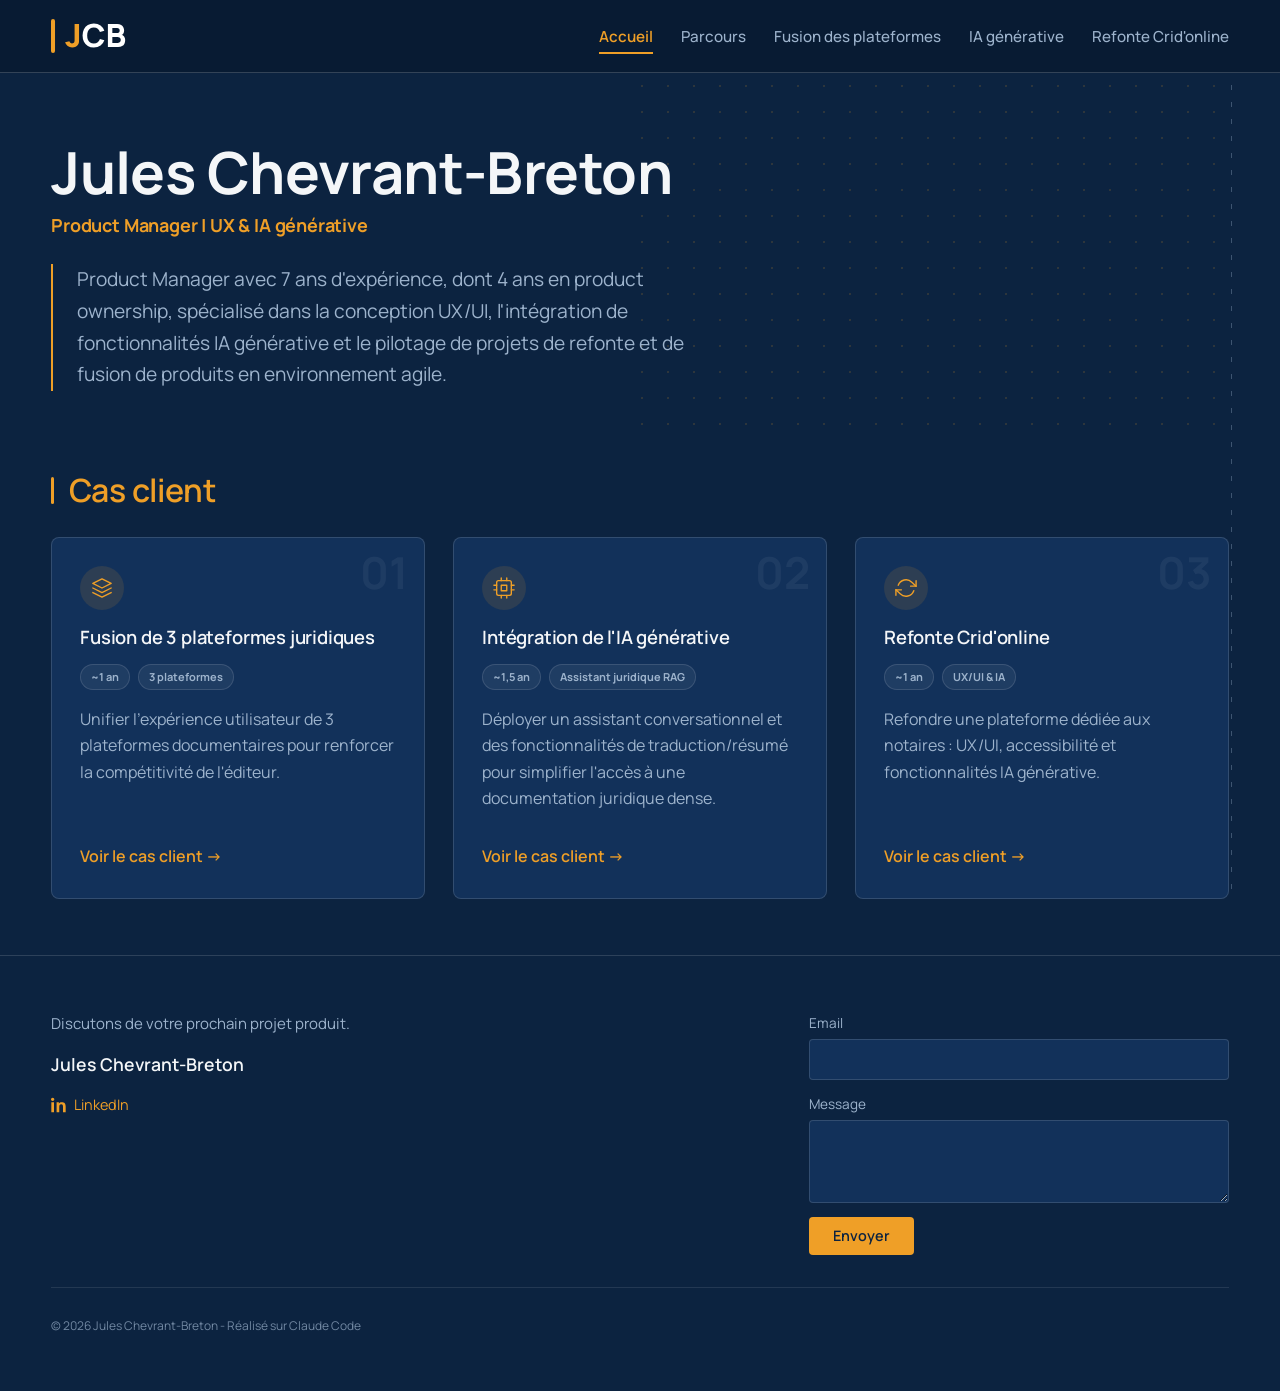
==== commit e9abbe3c: "Accueil et Parcours : « Voir l'étude de cas » devient « Voir le cas client » Co-Authored-By: Claude " ====
--- a/index.html
+++ b/index.html
@@ -69,7 +69,7 @@
             Unifier l'expérience utilisateur de 3 plateformes documentaires
             pour renforcer la compétitivité de l'éditeur.
           </p>
-          <a class="case-link" href="projet-fusion.html">Voir l'étude de cas →</a>
+          <a class="case-link" href="projet-fusion.html">Voir le cas client →</a>
         </article>
 
         <article class="case-card">
@@ -98,7 +98,7 @@
             traduction/résumé pour simplifier l'accès à une documentation
             juridique dense.
           </p>
-          <a class="case-link" href="projet-ia.html">Voir l'étude de cas →</a>
+          <a class="case-link" href="projet-ia.html">Voir le cas client →</a>
         </article>
 
         <article class="case-card">
@@ -119,7 +119,7 @@
             Refondre une plateforme dédiée aux notaires : UX/UI,
             accessibilité et fonctionnalités IA générative.
           </p>
-          <a class="case-link" href="projet-cridon.html">Voir l'étude de cas →</a>
+          <a class="case-link" href="projet-cridon.html">Voir le cas client →</a>
         </article>
       </div>
     </section>
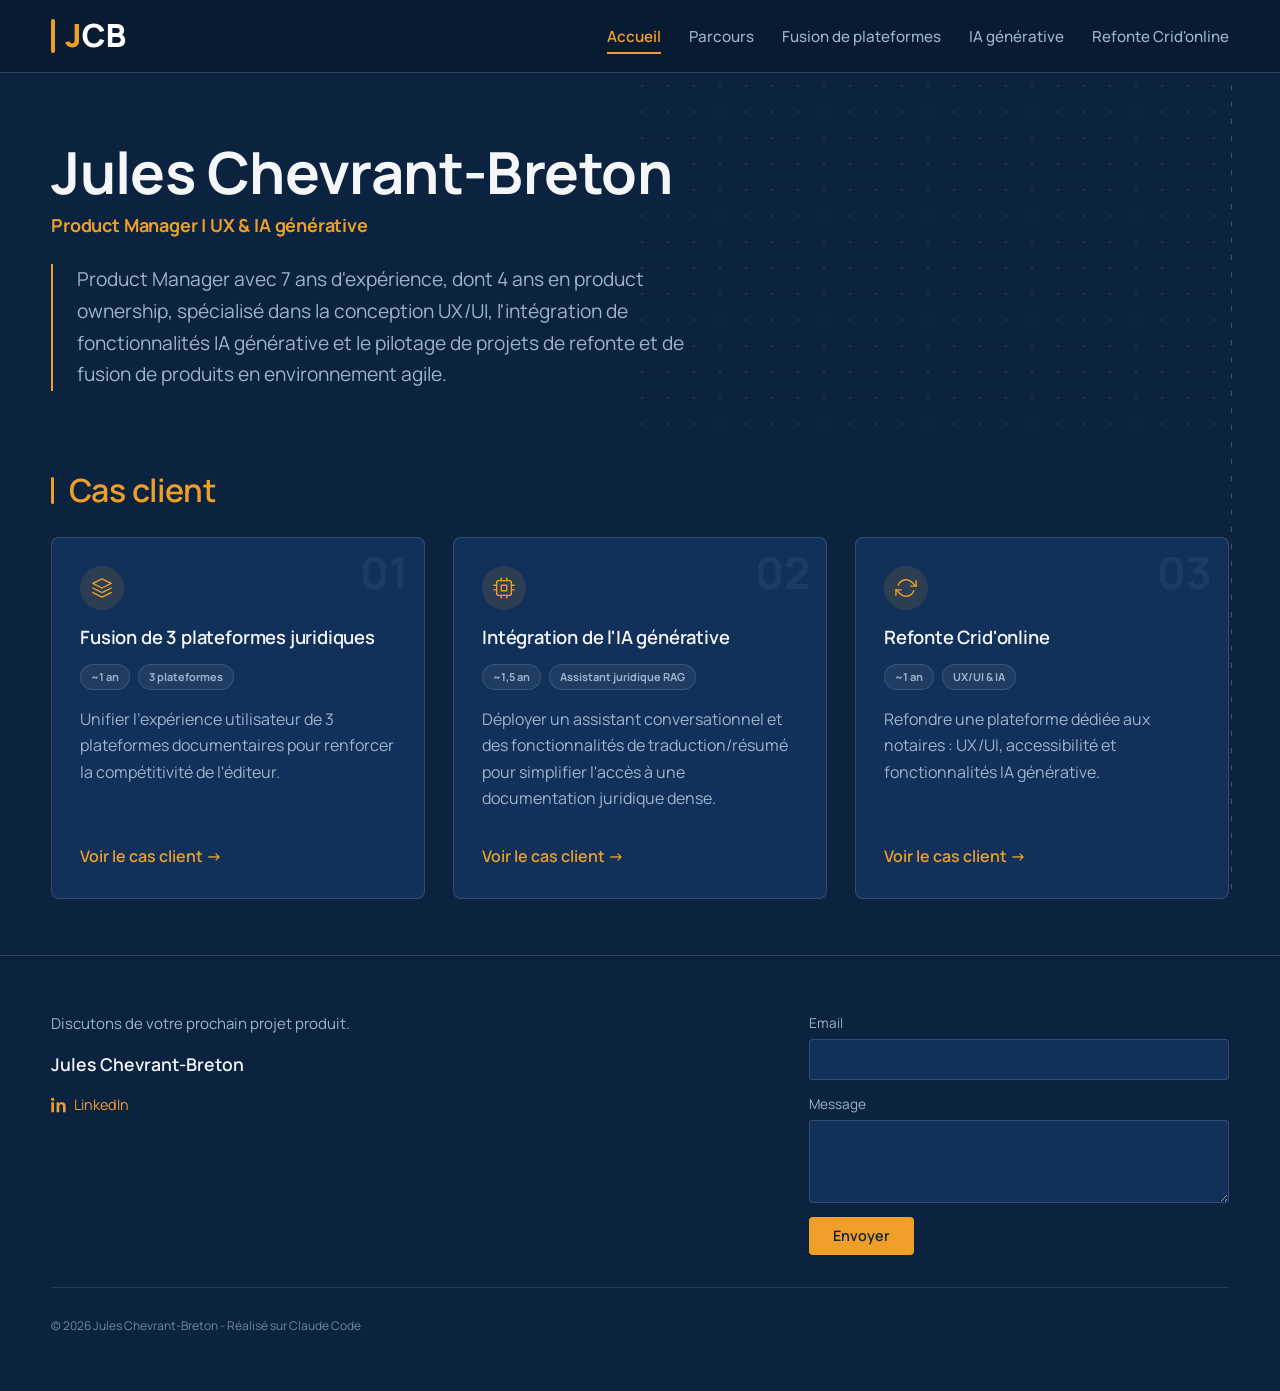
==== commit 768df16b: "Header : « Fusion des plateformes » devient « Fusion de plateformes » Co-Authored-By: Claude Opus 5." ====
--- a/index.html
+++ b/index.html
@@ -26,7 +26,7 @@
       <ul class="nav-list" id="nav-list">
         <li><a href="index.html" aria-current="page">Accueil</a></li>
         <li><a href="parcours.html">Parcours</a></li>
-        <li><a href="projet-fusion.html">Fusion des plateformes</a></li>
+        <li><a href="projet-fusion.html">Fusion de plateformes</a></li>
         <li><a href="projet-ia.html">IA générative</a></li>
         <li><a href="projet-cridon.html">Refonte Crid'online</a></li>
       </ul>
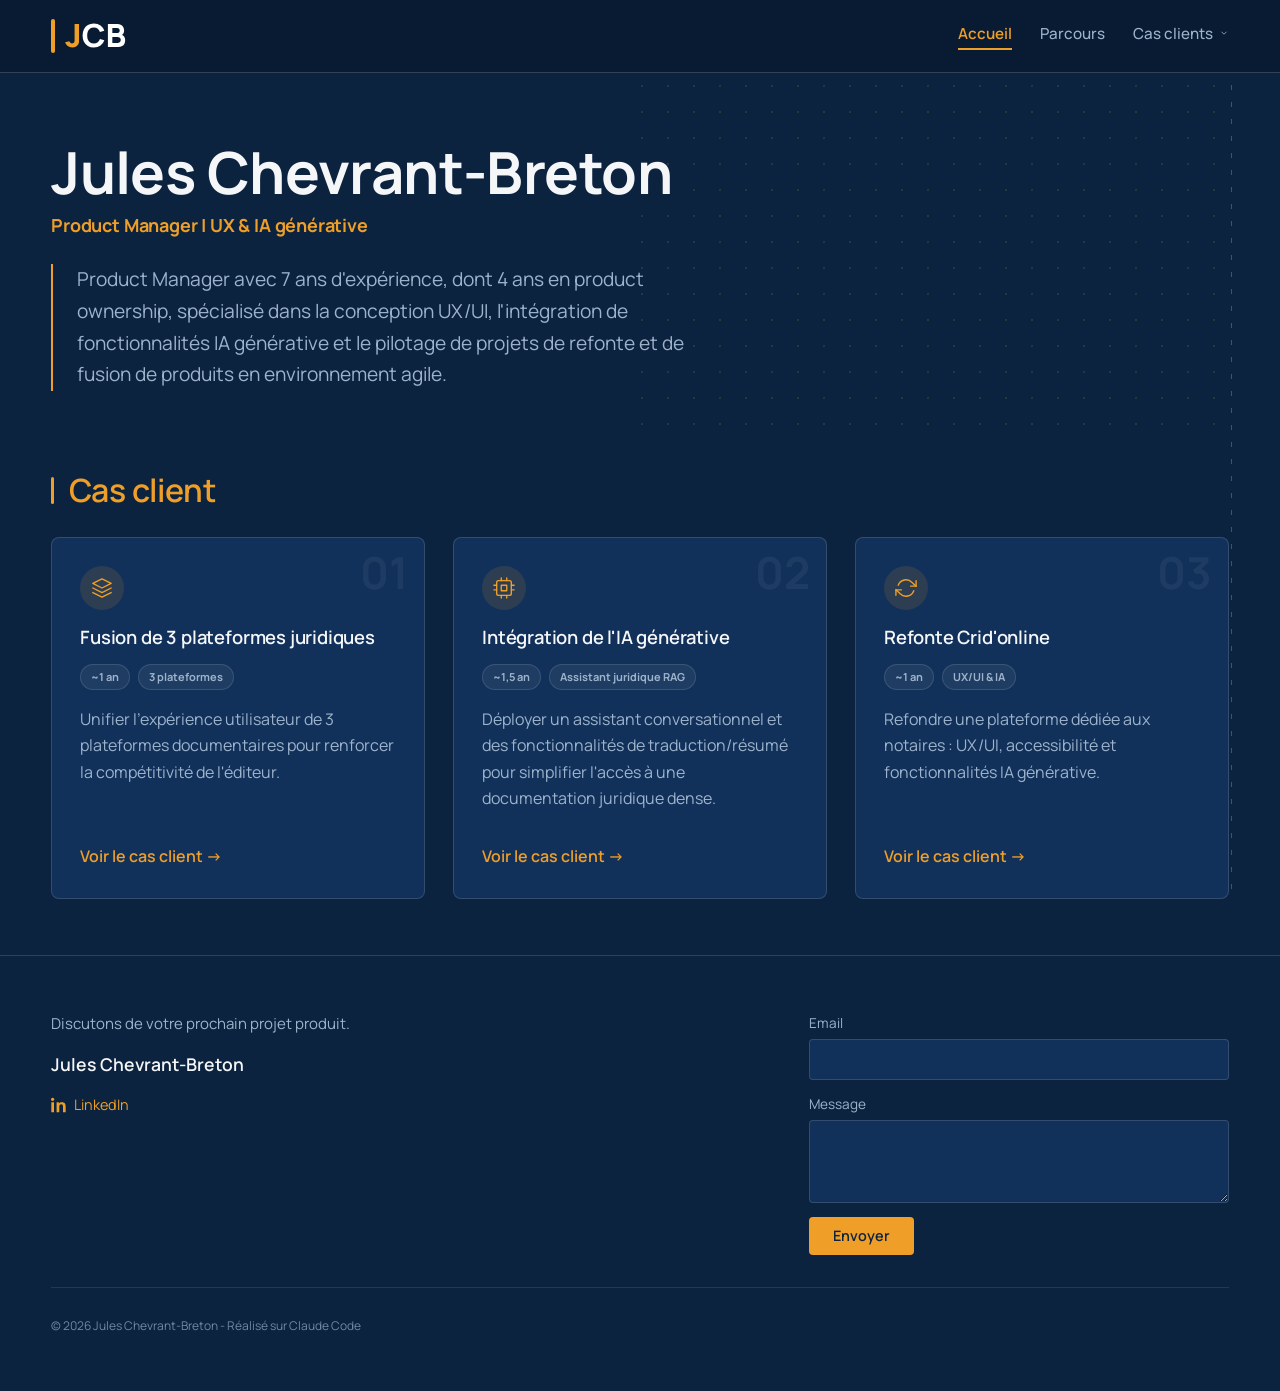
==== commit 8899880a: "Navigation : menu déroulant « Cas clients » regroupant les 3 cas Co-Authored-By: Claude Opus 5.5 <no" ====
--- a/index.html
+++ b/index.html
@@ -26,9 +26,17 @@
       <ul class="nav-list" id="nav-list">
         <li><a href="index.html" aria-current="page">Accueil</a></li>
         <li><a href="parcours.html">Parcours</a></li>
-        <li><a href="projet-fusion.html">Fusion de plateformes</a></li>
-        <li><a href="projet-ia.html">IA générative</a></li>
-        <li><a href="projet-cridon.html">Refonte Crid'online</a></li>
+        <li class="nav-item-dropdown">
+          <button class="nav-dropdown-toggle" type="button" aria-expanded="false" aria-controls="nav-cas-clients">
+            Cas clients
+            <svg class="nav-chevron" viewBox="0 0 24 24" aria-hidden="true"><path d="M6 9l6 6 6-6"/></svg>
+          </button>
+          <ul class="nav-dropdown" id="nav-cas-clients">
+            <li><a href="projet-fusion.html">Fusion de plateformes</a></li>
+            <li><a href="projet-ia.html">IA générative</a></li>
+            <li><a href="projet-cridon.html">Refonte Crid'online</a></li>
+          </ul>
+        </li>
       </ul>
     </nav>
   </header>
--- a/css/style.css
+++ b/css/style.css
@@ -192,6 +192,88 @@
   border-bottom-color: var(--color-accent);
 }
 
+/* ----- Menu déroulant « Cas clients » ----- */
+.nav-item-dropdown {
+  position: relative;
+}
+
+.nav-dropdown-toggle {
+  display: inline-flex;
+  align-items: center;
+  gap: 0.35rem;
+  margin: 0;
+  padding: 0 0 0.3rem;
+  font: inherit;
+  font-size: 0.95rem;
+  font-weight: 500;
+  line-height: inherit;
+  color: var(--color-text-muted);
+  background: none;
+  border: 0;
+  border-bottom: 2px solid transparent;
+  cursor: pointer;
+  transition: color 0.15s ease;
+}
+
+.nav-dropdown-toggle:hover,
+.nav-dropdown-toggle:focus-visible,
+.nav-dropdown-toggle[aria-expanded="true"] {
+  color: var(--color-accent);
+}
+
+.nav-dropdown-toggle.is-current {
+  color: var(--color-accent);
+  font-weight: 600;
+  border-bottom-color: var(--color-accent);
+}
+
+.nav-chevron {
+  width: 10px;
+  height: 10px;
+  fill: none;
+  stroke: currentColor;
+  stroke-width: 2;
+  transition: transform 0.15s ease;
+}
+
+.nav-dropdown-toggle[aria-expanded="true"] .nav-chevron {
+  transform: rotate(180deg);
+}
+
+.nav-dropdown {
+  display: none;
+  position: absolute;
+  top: calc(100% + 0.9rem);
+  right: 0;
+  min-width: 15rem;
+  padding: 0.4rem;
+  background-color: var(--color-header-bg);
+  border: 1px solid var(--color-header-border);
+  border-radius: 8px;
+  box-shadow: 0 14px 28px rgba(0, 0, 0, 0.28);
+}
+
+.nav-dropdown.is-open {
+  display: block;
+}
+
+.nav-list .nav-dropdown a {
+  display: block;
+  padding: 0.6rem 0.8rem;
+  border-bottom: 0;
+  border-radius: 4px;
+  white-space: nowrap;
+}
+
+.nav-list .nav-dropdown a:hover,
+.nav-list .nav-dropdown a:focus-visible {
+  background-color: rgba(244, 246, 248, 0.06);
+}
+
+.nav-list .nav-dropdown a[aria-current="page"] {
+  color: var(--color-accent);
+}
+
 @media (max-width: 640px) {
   .nav-toggle {
     display: block;
@@ -212,13 +294,40 @@
   }
 
   .nav-list.is-open {
-    max-height: 20rem;
+    max-height: 26rem;
   }
 
   .nav-list a {
     display: block;
     padding: var(--space-sm) var(--space-md);
     border-top: 1px solid var(--color-border);
+  }
+
+  .nav-dropdown-toggle {
+    display: flex;
+    width: 100%;
+    justify-content: space-between;
+    padding: var(--space-sm) var(--space-md);
+    border-top: 1px solid var(--color-border);
+    text-align: left;
+  }
+
+  .nav-dropdown {
+    position: static;
+    min-width: 0;
+    padding: 0;
+    border: 0;
+    border-radius: 0;
+    box-shadow: none;
+    background-color: rgba(0, 0, 0, 0.15);
+  }
+
+  .nav-list .nav-dropdown a {
+    padding: var(--space-sm) var(--space-md);
+    padding-left: calc(var(--space-md) * 1.5);
+    border-top: 1px solid var(--color-border);
+    border-radius: 0;
+    white-space: normal;
   }
 
   .nav-toggle[aria-expanded="true"] .nav-toggle-bar:nth-child(1) {
